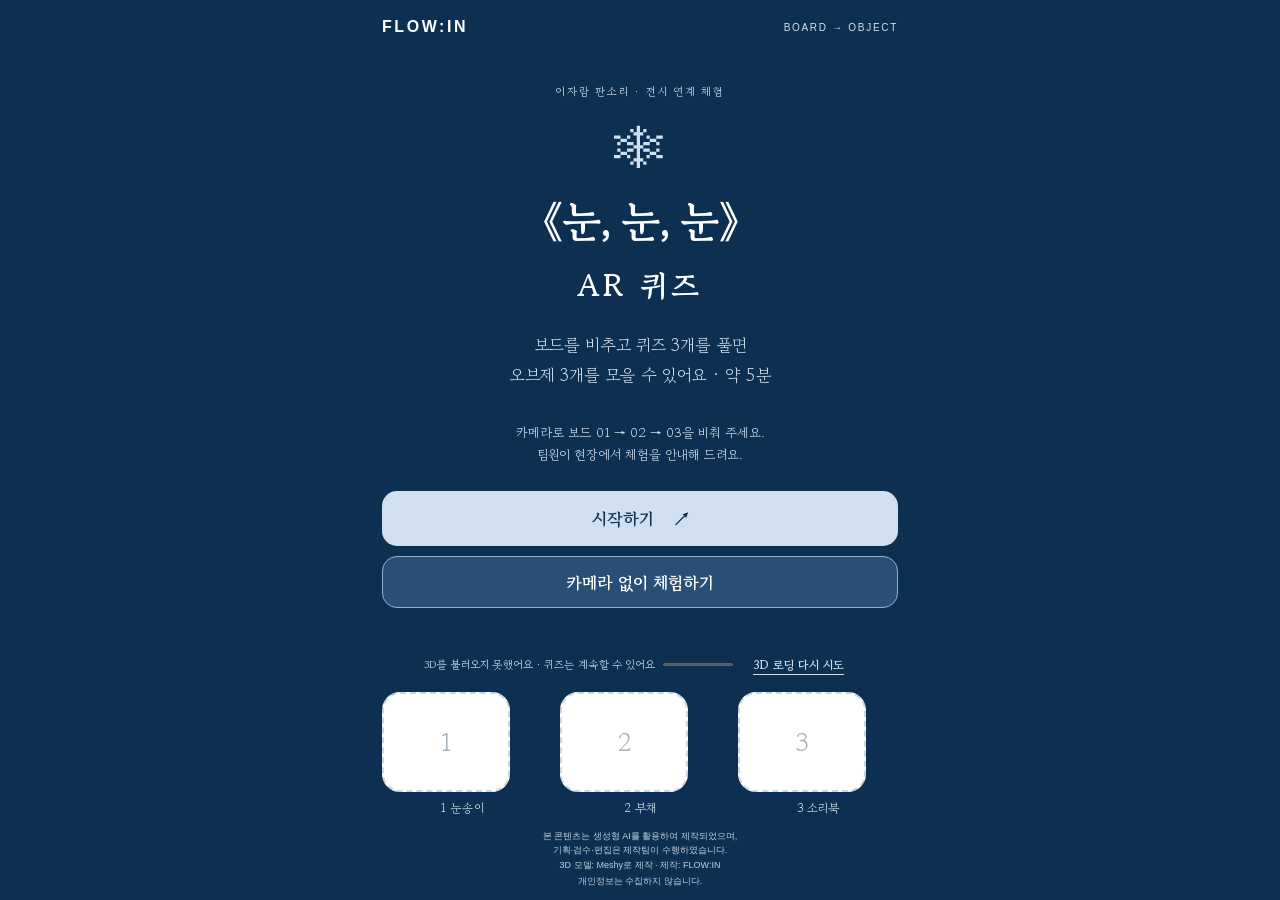
==== index.html @ 2b167268 "Add files via upload" ====
<!doctype html>
<html lang="ko">
<head>
  <meta charset="utf-8">
  <meta name="viewport" content="width=device-width,initial-scale=1,viewport-fit=cover">
  <meta name="theme-color" content="#0D3052">
  <meta name="description" content="보드 속 이야기를 발견하고 세 가지 AR 오브제를 모아 보세요. 팀 FLOW:IN">
  <title>《눈, 눈, 눈》 AR 퀴즈 · FLOW:IN</title>
  <link rel="preconnect" href="https://fonts.googleapis.com">
  <link rel="preconnect" href="https://fonts.gstatic.com" crossorigin>
  <link href="https://fonts.googleapis.com/css2?family=Gowun+Batang:wght@400;700&display=swap" rel="stylesheet">
  <link rel="stylesheet" href="./style.css">
  <script type="importmap">
  {"imports":{
    "three":"https://unpkg.com/three@0.160.0/build/three.module.js",
    "three/addons/":"https://unpkg.com/three@0.160.0/examples/jsm/",
    "mindar-image-three":"https://cdn.jsdelivr.net/npm/mind-ar@1.2.5/dist/mindar-image-three.prod.js"
  }}
  </script>
</head>
<body>
  <div id="ar-stage" aria-hidden="true"></div>
  <div id="viewer" aria-label="획득한 오브제의 3D 미리보기" hidden></div>
  <div class="snow" aria-hidden="true"><i>·</i><i>·</i><i>·</i><i>·</i><i>·</i><i>·</i><i>·</i><i>·</i></div>
  <main id="app">
    <header><span class="brand">FLOW:IN</span><span id="mode-tag">BOARD → OBJECT</span></header>
    <section id="start" class="screen intro" aria-labelledby="title">
      <p class="eyebrow">이자람 판소리 · 전시 연계 체험</p>
      <div class="title-mark" aria-hidden="true">❄</div>
      <h1 id="title">《눈, 눈, 눈》<br><span>AR 퀴즈</span></h1>
      <p class="lead">보드를 비추고 퀴즈 3개를 풀면<br>오브제 3개를 모을 수 있어요 · 약 5분</p>
      <div id="inapp" class="notice" hidden>Safari 또는 Chrome에서 열어 주세요.<br>브라우저 메뉴에서 ‘외부 브라우저로 열기’를 선택하거나 주소를 복사해 붙여 넣어 주세요.<button id="copy-url" class="text-button">현재 주소 복사</button></div>
      <p class="small">카메라로 보드 01 → 02 → 03을 비춰 주세요.<br>팀원이 현장에서 체험을 안내해 드려요.</p>
      <div class="start-actions"><button id="start-button" class="primary">시작하기 <span aria-hidden="true">↗</span></button><button id="start-flat" class="secondary">카메라 없이 체험하기</button></div>
    </section>
    <section id="experience" class="screen experience" hidden aria-label="퀴즈 체험">
      <div class="step-heading"><p class="eyebrow" id="step-count">OBJECT 01 / 03</p><h2 id="instruction">01 보드를 비춰 주세요</h2></div>
      <p id="status" class="status" role="status" aria-live="polite"></p>
      <div id="scan-frame" class="scan-frame" aria-hidden="true"><span>보드 전체를 화면 안에</span></div>
      <div class="experience-bottom">
        <article id="quiz" class="quiz" hidden aria-labelledby="question"><p class="eyebrow" id="quiz-number"></p><h3 id="question" tabindex="-1"></h3><div id="answers"></div><p id="feedback" class="feedback" role="status" aria-live="polite"></p></article>
        <p id="reward-text" class="reward-text" role="status" aria-live="polite" hidden></p>
        <button id="flat-button" class="secondary" hidden>카메라 없이 계속하기</button>
      </div>
    </section>
    <section id="complete" class="screen complete" hidden aria-labelledby="complete-title">
      <p class="eyebrow">COLLECTION COMPLETE</p><div class="title-mark" aria-hidden="true">✦</div>
      <h2 id="complete-title" tabindex="-1">모든 오브제를<br>모았어요!</h2><p class="lead">눈 속에서 만난 이야기,<br>이제 공연으로 이어 보세요.</p>
      <p class="staff-note">이 화면을 팀원에게 보여 주세요</p>
      <a class="primary" href="https://www.ggac.or.kr/ggac/M0000155/show/view.do?idx=SM000207" target="_blank" rel="noopener noreferrer">공연 예매하기 ↗</a>
      <p class="small" id="share-text"></p><button class="text-button" id="copy-share">공유 문구 복사</button><p class="small">다음은 팀원의 안내에 따라 VR을 체험해 주세요.</p>
    </section>
    <div class="collection-area">
      <div id="asset-loading" class="asset-loading" role="status"><span id="load-label">3D 오브제 준비 중…</span><progress id="load-progress" max="100" value="0" aria-label="3D 모델 다운로드 진행률"></progress><button id="retry-models" class="text-button" hidden>3D 로딩 다시 시도</button></div>
      <ol id="collection" class="collection" aria-label="모은 오브제">
        <li><div class="slot" id="slot-0"><span class="slot-number">1</span><img src="./assets/thumbs/snowflake.png" alt="눈송이" hidden></div><span class="slot-label">1 눈송이</span></li>
        <li><div class="slot" id="slot-1"><span class="slot-number">2</span><img src="./assets/thumbs/fan.png" alt="부채" hidden></div><span class="slot-label">2 부채</span></li>
        <li><div class="slot" id="slot-2"><span class="slot-number">3</span><img src="./assets/thumbs/buk.png" alt="소리북" hidden></div><span class="slot-label">3 소리북</span></li>
      </ol>
      <footer><p>본 콘텐츠는 생성형 AI를 활용하여 제작되었으며,<br>기획·검수·편집은 제작팀이 수행하였습니다.</p><p>3D 모델: Meshy로 제작 · 제작: FLOW:IN</p><p>개인정보는 수집하지 않습니다.</p></footer>
    </div>
  </main>
  <div id="toast" role="status" aria-live="polite" hidden></div>
  <noscript>이 체험은 JavaScript가 필요합니다. Safari 또는 Chrome에서 JavaScript를 허용해 주세요.</noscript>
  <script type="module" src="./main.js"></script>
</body>
</html>
---- style.css ----
:root{color-scheme:dark;--bg:#0D3052;--mid:#4E73A3;--accent:#D1E0F0;--text:#fff;--line:rgba(209,224,240,.24);font-family:'Gowun Batang',serif;font-synthesis:none}*{box-sizing:border-box}body{margin:0;background:var(--bg);color:var(--text)}[hidden]{display:none!important}button,a{-webkit-tap-highlight-color:transparent}button,a.primary{font:700 17px 'Gowun Batang',serif;min-height:52px;border-radius:15px;touch-action:manipulation}button{cursor:pointer;color:inherit}button:disabled{cursor:wait;opacity:.62}button:focus-visible,a:focus-visible{outline:3px solid white;outline-offset:4px}button.primary,a.primary{display:flex;align-items:center;justify-content:center;gap:20px;width:100%;background:var(--accent);border:0;color:var(--bg);text-decoration:none;padding:15px}.secondary{width:100%;background:#294f77;border:1px solid #92afcf;padding:12px}.text-button{border:0;background:none;text-decoration:underline;text-underline-offset:4px;padding:8px 12px;font-size:14px}.small{font-size:13px;line-height:1.7;color:var(--accent)}#app{position:relative;z-index:2;min-height:100svh;min-height:100dvh;max-width:560px;margin:auto;padding: max(18px,env(safe-area-inset-top)) 22px max(10px,env(safe-area-inset-bottom));display:flex;flex-direction:column;pointer-events:none}#app button,#app a,#app .screen,#app .collection-area{pointer-events:auto}header{display:flex;justify-content:space-between;align-items:center;padding-bottom:20px}.brand{font:700 16px Arial,sans-serif;letter-spacing:.16em}#mode-tag{font:10px Arial,sans-serif;letter-spacing:.17em;color:var(--accent)}.screen{flex:1}.intro,.complete{text-align:center;display:flex;flex-direction:column;align-items:center;justify-content:center;padding:12px 0 18px}.eyebrow{font-size:11px;letter-spacing:.16em;color:var(--accent);margin:0 0 14px}.title-mark{font-size:52px;color:var(--accent);line-height:1.25;margin:0 0 12px}h1{font-size:clamp(30px,7.5vw,42px);line-height:1.45;margin:0;letter-spacing:-.05em}h1 span{font-size:.74em;letter-spacing:.12em}h2{font-size:29px;line-height:1.45;margin:0}p{word-break:keep-all}.lead{font-size:17px;line-height:1.8;color:var(--accent);margin:18px 0}.start-actions{width:100%;display:grid;gap:10px;margin-top:12px}.notice{width:100%;border:1px solid var(--accent);background:#294f77;padding:14px;font-size:14px;line-height:1.6;margin:10px 0}.notice button{display:block;margin:auto}.collection-area{margin-top:12px}.collection{list-style:none;display:grid;grid-template-columns:repeat(3,minmax(0,1fr));gap:13px;margin:10px 0 0;padding:0;text-align:center}.slot{background:#fff;aspect-ratio:1.28;border:2px dashed #cdd5de;border-radius:18px;display:flex;align-items:center;justify-content:center;overflow:hidden;position:relative}.slot-number{color:#a6b0ba;font-size:25px}.slot img{width:100%;height:100%;object-fit:contain;background:#fff}.slot.filled{border:2px solid #fff}.slot.filled .slot-number{display:none}.slot-label{display:block;font-size:12px;margin-top:7px;color:var(--accent)}footer{font-family:Arial,sans-serif;font-size:9px;line-height:1.5;text-align:center;color:#c2d1e2;padding-top:12px}footer p{margin:2px 0}.asset-loading{font-size:11px;color:var(--accent);display:flex;align-items:center;justify-content:center;gap:8px;flex-wrap:wrap}.asset-loading .text-button{min-height:36px;font-size:12px}progress{width:70px;height:5px;accent-color:var(--accent)}.experience{display:flex;flex-direction:column;min-height:330px}.step-heading{padding:8px 0 4px}.step-heading h2{font-size:25px}.status{min-height:24px;line-height:1.6;font-size:14px;margin:8px 0;text-shadow:0 1px 4px #000}.scan-frame{border:1px solid #d1e0f077;border-radius:20px;min-height:100px;flex:1;margin:10px 20px;display:flex;align-items:center;justify-content:center}.scan-frame span{font-size:12px;background:#0d3052b0;padding:8px 12px;border-radius:24px}.experience-bottom{margin-top:auto;display:grid;gap:10px}.quiz{background:#0d3052f2;border:1px solid #6f8caf;border-radius:22px;padding:20px;box-shadow:0 14px 40px #0003}.quiz h3{font-size:21px;line-height:1.55;margin:0 0 17px}#answers{display:grid;gap:9px}#answers button{background:#244b72;border:1px solid #6687ac;text-align:left;padding:13px 16px;font-size:18px;width:100%}#answers button.correct{background:var(--accent);color:var(--bg)}.feedback{font-size:14px;line-height:1.55;min-height:22px;margin:12px 0 0;color:var(--accent)}.reward-text{text-align:center;background:#0d3052ed;padding:16px;border-radius:16px;font-size:17px;line-height:1.6}.staff-note{background:#4e73a355;border:1px solid var(--line);border-radius:12px;padding:15px;width:100%;font-size:17px}.complete>.primary{margin:8px 0}#ar-stage{position:fixed;inset:0;overflow:hidden;z-index:0}body.ar #app{background:linear-gradient(#0d3052d9,transparent 50%,#0d3052 88%)}#ar-stage canvas,#ar-stage video{position:absolute}#viewer{position:fixed;left:0;right:0;top:20dvh;height:35dvh;z-index:1;pointer-events:none}#viewer canvas{width:100%;height:100%}body.revealing .scan-frame{visibility:hidden}body.flat .scan-frame{display:none}body.flat.revealing .experience{min-height:330px}.flying-thumb{position:fixed;z-index:20;width:90px;height:90px;object-fit:contain;border-radius:18px;background:#fff;pointer-events:none;box-shadow:0 6px 30px #0003}#toast{position:fixed;z-index:30;bottom:30%;left:50%;transform:translateX(-50%);background:#fff;color:var(--bg);padding:14px 22px;border-radius:14px;width:max-content;max-width:88%;text-align:center;box-shadow:0 5px 25px #0005}.snow{position:fixed;inset:0;overflow:hidden;pointer-events:none;z-index:1}.snow i{position:absolute;top:-30px;font:32px serif;opacity:.3;animation:snowfall 17s linear infinite;left:8%}.snow i:nth-child(2){left:24%;animation-delay:-9s}.snow i:nth-child(3){left:39%;animation-delay:-3s}.snow i:nth-child(4){left:51%;animation-delay:-14s}.snow i:nth-child(5){left:64%;animation-delay:-6s}.snow i:nth-child(6){left:77%;animation-delay:-11s}.snow i:nth-child(7){left:91%;animation-delay:-1s}.snow i:nth-child(8){left:16%;animation-delay:-16s}.shake{animation:shake .32s}.pop{animation:pop .4s}@keyframes snowfall{to{transform:translate(20px,110dvh)}}@keyframes shake{25%,75%{transform:translateX(-5px)}50%{transform:translateX(5px)}}@keyframes pop{50%{transform:scale(1.12)}}@media(prefers-reduced-motion:reduce){.snow{display:none}*,*::before,*::after{animation-duration:.01ms!important;scroll-behavior:auto!important}}@media(max-height:740px){#app{padding-top:12px}header{padding-bottom:10px}.intro,.complete{padding-top:2px}.title-mark{font-size:35px;margin-bottom:6px}h1{font-size:29px}.lead{font-size:15px;margin:12px 0}.intro .small{margin:6px 0}.slot{aspect-ratio:1.7}.experience{min-height:260px}.quiz{padding:14px}.quiz h3{font-size:19px;margin-bottom:10px}footer{font-size:8px;padding-top:8px}}@media(min-width:700px){.intro{padding-top:30px}.slot{max-height:100px}.collection{gap:18px}}@media(orientation:landscape) and (max-height:550px){#app{max-width:600px}.experience{min-height:300px}#viewer{top:70px;height:200px}.collection .slot{height:60px;aspect-ratio:auto}.intro .title-mark,.complete .title-mark{display:none}}
/* Keep the collection and disclosure visible while the content scrolls. */
#app{height:100vh;height:100dvh;min-height:0}header,.collection-area{flex-shrink:0}.screen{min-height:0;overflow-y:auto;overscroll-behavior:contain}.intro,.complete{justify-content: flex-start}.intro{padding-top:clamp(6px,3vh,30px)}.experience{min-height:0}.experience-bottom{flex-shrink:0}.scan-frame{flex-shrink:0}.complete{padding-top:8px}body.revealing .experience-bottom{margin-top:auto}
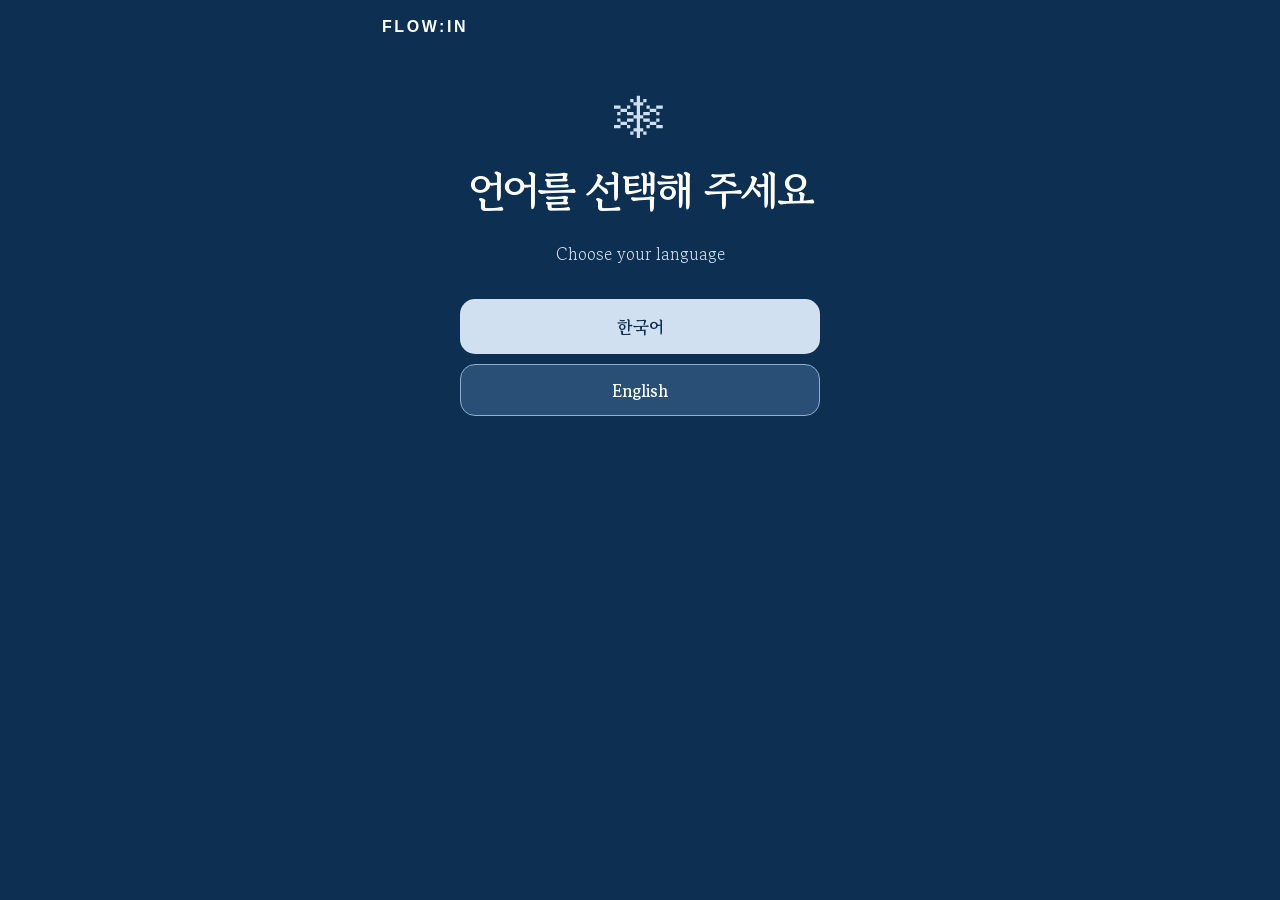
==== commit d2b93e7a: "Add files via upload" ====
--- a/index.html
+++ b/index.html
@@ -4,64 +4,68 @@
   <meta charset="utf-8">
   <meta name="viewport" content="width=device-width,initial-scale=1,viewport-fit=cover">
   <meta name="theme-color" content="#0D3052">
-  <meta name="description" content="보드 속 이야기를 발견하고 세 가지 AR 오브제를 모아 보세요. 팀 FLOW:IN">
-  <title>《눈, 눈, 눈》 AR 퀴즈 · FLOW:IN</title>
+  <meta name="description" content="퀴즈를 풀고 세 가지 오브제를 모아 보세요. 팀 FLOW:IN">
+  <title>《눈, 눈, 눈》 퀴즈 · FLOW:IN</title>
   <link rel="preconnect" href="https://fonts.googleapis.com">
   <link rel="preconnect" href="https://fonts.gstatic.com" crossorigin>
   <link href="https://fonts.googleapis.com/css2?family=Gowun+Batang:wght@400;700&display=swap" rel="stylesheet">
-  <link rel="stylesheet" href="./style.css">
+  <link rel="stylesheet" href="./style.css?v=3">
   <script type="importmap">
   {"imports":{
     "three":"https://unpkg.com/three@0.160.0/build/three.module.js",
-    "three/addons/":"https://unpkg.com/three@0.160.0/examples/jsm/",
-    "mindar-image-three":"https://cdn.jsdelivr.net/npm/mind-ar@1.2.5/dist/mindar-image-three.prod.js"
+    "three/addons/":"https://unpkg.com/three@0.160.0/examples/jsm/"
   }}
   </script>
 </head>
 <body>
-  <div id="ar-stage" aria-hidden="true"></div>
   <div id="viewer" aria-label="획득한 오브제의 3D 미리보기" hidden></div>
   <div class="snow" aria-hidden="true"><i>·</i><i>·</i><i>·</i><i>·</i><i>·</i><i>·</i><i>·</i><i>·</i></div>
   <main id="app">
-    <header><span class="brand">FLOW:IN</span><span id="mode-tag">BOARD → OBJECT</span></header>
-    <section id="start" class="screen intro" aria-labelledby="title">
-      <p class="eyebrow">이자람 판소리 · 전시 연계 체험</p>
+    <header><span class="brand">FLOW:IN</span><nav id="language-switch" class="language-switch" hidden aria-label="Language / 언어"><button type="button" data-lang="ko" lang="ko" aria-pressed="true">한국어</button><button type="button" data-lang="en" lang="en" aria-pressed="false">English</button></nav></header>
+    <section id="language-choice" class="screen intro" aria-labelledby="language-title">
       <div class="title-mark" aria-hidden="true">❄</div>
-      <h1 id="title">《눈, 눈, 눈》<br><span>AR 퀴즈</span></h1>
-      <p class="lead">보드를 비추고 퀴즈 3개를 풀면<br>오브제 3개를 모을 수 있어요 · 약 5분</p>
-      <div id="inapp" class="notice" hidden>Safari 또는 Chrome에서 열어 주세요.<br>브라우저 메뉴에서 ‘외부 브라우저로 열기’를 선택하거나 주소를 복사해 붙여 넣어 주세요.<button id="copy-url" class="text-button">현재 주소 복사</button></div>
-      <p class="small">카메라로 보드 01 → 02 → 03을 비춰 주세요.<br>팀원이 현장에서 체험을 안내해 드려요.</p>
-      <div class="start-actions"><button id="start-button" class="primary">시작하기 <span aria-hidden="true">↗</span></button><button id="start-flat" class="secondary">카메라 없이 체험하기</button></div>
+      <h1 id="language-title" lang="ko">언어를 선택해 주세요</h1>
+      <p class="lead" lang="en">Choose your language</p>
+      <div class="start-actions">
+        <button type="button" class="primary" data-choose-language="ko" lang="ko">한국어</button>
+        <button type="button" class="secondary" data-choose-language="en" lang="en">English</button>
+      </div>
+    </section>
+    <section id="start" class="screen intro" aria-labelledby="title" hidden>
+      <p class="eyebrow" data-text="eyebrow">이자람 판소리 · 전시 연계 체험</p>
+      <div class="title-mark" aria-hidden="true">❄</div>
+      <h1 id="title" tabindex="-1" data-text="title">《눈, 눈, 눈》 퀴즈</h1>
+      <p class="lead" data-text="intro">전시 보드를 읽고 퀴즈 3개를 풀면 오브제 3개를 모을 수 있어요 · 약 5분</p>
+      <p class="small" data-text="introStaff">팀원이 현장에서 체험을 안내해 드려요.</p>
+      <div class="start-actions"><button id="start-button" class="primary" data-text="start">시작하기</button></div>
     </section>
     <section id="experience" class="screen experience" hidden aria-label="퀴즈 체험">
-      <div class="step-heading"><p class="eyebrow" id="step-count">OBJECT 01 / 03</p><h2 id="instruction">01 보드를 비춰 주세요</h2></div>
-      <p id="status" class="status" role="status" aria-live="polite"></p>
-      <div id="scan-frame" class="scan-frame" aria-hidden="true"><span>보드 전체를 화면 안에</span></div>
+      <div class="step-heading"><p class="eyebrow" id="step-count">OBJECT 01 / 03</p><h2 id="instruction">정답을 골라 주세요</h2></div>
+      <p id="status" class="status" role="status" aria-live="polite" data-text="quizHelp"></p>
       <div class="experience-bottom">
         <article id="quiz" class="quiz" hidden aria-labelledby="question"><p class="eyebrow" id="quiz-number"></p><h3 id="question" tabindex="-1"></h3><div id="answers"></div><p id="feedback" class="feedback" role="status" aria-live="polite"></p></article>
         <p id="reward-text" class="reward-text" role="status" aria-live="polite" hidden></p>
-        <button id="flat-button" class="secondary" hidden>카메라 없이 계속하기</button>
       </div>
     </section>
     <section id="complete" class="screen complete" hidden aria-labelledby="complete-title">
-      <p class="eyebrow">COLLECTION COMPLETE</p><div class="title-mark" aria-hidden="true">✦</div>
-      <h2 id="complete-title" tabindex="-1">모든 오브제를<br>모았어요!</h2><p class="lead">눈 속에서 만난 이야기,<br>이제 공연으로 이어 보세요.</p>
-      <p class="staff-note">이 화면을 팀원에게 보여 주세요</p>
-      <a class="primary" href="https://www.ggac.or.kr/ggac/M0000155/show/view.do?idx=SM000207" target="_blank" rel="noopener noreferrer">공연 예매하기 ↗</a>
-      <p class="small" id="share-text"></p><button class="text-button" id="copy-share">공유 문구 복사</button><p class="small">다음은 팀원의 안내에 따라 VR을 체험해 주세요.</p>
+      <p class="eyebrow" data-text="completeLabel">수집 완료</p><div class="title-mark" aria-hidden="true">✦</div>
+      <h2 id="complete-title" data-text="complete" tabindex="-1">모든 오브제를<br>모았어요!</h2><p class="lead" data-text="completeLead">눈 속에서 만난 이야기,<br>이제 공연으로 이어 보세요.</p>
+      <p class="staff-note" data-text="staff">이 화면을 팀원에게 보여 주세요</p>
+      <a class="primary" data-text="booking" href="https://www.ggac.or.kr/ggac/M0000155/show/view.do?idx=SM000207" target="_blank" rel="noopener noreferrer">공연 예매하기 ↗</a>
+      <p class="small" id="share-text"></p><button class="text-button" id="copy-share" data-text="copy">공유 문구 복사</button><p class="small" data-text="vr">다음은 팀원의 안내에 따라 VR을 체험해 주세요.</p>
     </section>
-    <div class="collection-area">
-      <div id="asset-loading" class="asset-loading" role="status"><span id="load-label">3D 오브제 준비 중…</span><progress id="load-progress" max="100" value="0" aria-label="3D 모델 다운로드 진행률"></progress><button id="retry-models" class="text-button" hidden>3D 로딩 다시 시도</button></div>
+    <div id="collection-area" class="collection-area" hidden>
+      <div id="asset-loading" class="asset-loading" role="status"><span id="load-label">3D 오브제 준비 중…</span><progress id="load-progress" max="100" value="0" aria-label="3D 모델 다운로드 진행률"></progress><button id="retry-models" data-text="retry" class="text-button" hidden>3D 로딩 다시 시도</button></div>
       <ol id="collection" class="collection" aria-label="모은 오브제">
-        <li><div class="slot" id="slot-0"><span class="slot-number">1</span><img src="./assets/thumbs/snowflake.png" alt="눈송이" hidden></div><span class="slot-label">1 눈송이</span></li>
-        <li><div class="slot" id="slot-1"><span class="slot-number">2</span><img src="./assets/thumbs/fan.png" alt="부채" hidden></div><span class="slot-label">2 부채</span></li>
-        <li><div class="slot" id="slot-2"><span class="slot-number">3</span><img src="./assets/thumbs/buk.png" alt="소리북" hidden></div><span class="slot-label">3 소리북</span></li>
+        <li><div class="slot" id="slot-0"><span class="slot-number">1</span><img src="./snowflake.png" alt="눈송이" hidden></div><span class="slot-label">1 눈송이</span></li>
+        <li><div class="slot" id="slot-1"><span class="slot-number">2</span><img src="./fan.png" alt="부채" hidden></div><span class="slot-label">2 부채</span></li>
+        <li><div class="slot" id="slot-2"><span class="slot-number">3</span><img src="./buk.png" alt="소리북" hidden></div><span class="slot-label">3 소리북</span></li>
       </ol>
-      <footer><p>본 콘텐츠는 생성형 AI를 활용하여 제작되었으며,<br>기획·검수·편집은 제작팀이 수행하였습니다.</p><p>3D 모델: Meshy로 제작 · 제작: FLOW:IN</p><p>개인정보는 수집하지 않습니다.</p></footer>
+      <footer><p data-text="ai">본 콘텐츠는 생성형 AI를 활용하여 제작되었으며,<br>기획·검수·편집은 제작팀이 수행하였습니다.</p><p data-text="credit">3D 모델: Meshy로 제작 · 제작: FLOW:IN</p><p data-text="privacy">개인정보는 수집하지 않습니다.</p></footer>
     </div>
   </main>
   <div id="toast" role="status" aria-live="polite" hidden></div>
-  <noscript>이 체험은 JavaScript가 필요합니다. Safari 또는 Chrome에서 JavaScript를 허용해 주세요.</noscript>
-  <script type="module" src="./main.js"></script>
+  <noscript>이 체험은 JavaScript가 필요합니다. / Enable JavaScript to play the quiz.</noscript>
+  <script type="module" src="./main.js?v=3"></script>
 </body>
 </html>
--- a/style.css
+++ b/style.css
@@ -1,3 +1,29 @@
-:root{color-scheme:dark;--bg:#0D3052;--mid:#4E73A3;--accent:#D1E0F0;--text:#fff;--line:rgba(209,224,240,.24);font-family:'Gowun Batang',serif;font-synthesis:none}*{box-sizing:border-box}body{margin:0;background:var(--bg);color:var(--text)}[hidden]{display:none!important}button,a{-webkit-tap-highlight-color:transparent}button,a.primary{font:700 17px 'Gowun Batang',serif;min-height:52px;border-radius:15px;touch-action:manipulation}button{cursor:pointer;color:inherit}button:disabled{cursor:wait;opacity:.62}button:focus-visible,a:focus-visible{outline:3px solid white;outline-offset:4px}button.primary,a.primary{display:flex;align-items:center;justify-content:center;gap:20px;width:100%;background:var(--accent);border:0;color:var(--bg);text-decoration:none;padding:15px}.secondary{width:100%;background:#294f77;border:1px solid #92afcf;padding:12px}.text-button{border:0;background:none;text-decoration:underline;text-underline-offset:4px;padding:8px 12px;font-size:14px}.small{font-size:13px;line-height:1.7;color:var(--accent)}#app{position:relative;z-index:2;min-height:100svh;min-height:100dvh;max-width:560px;margin:auto;padding: max(18px,env(safe-area-inset-top)) 22px max(10px,env(safe-area-inset-bottom));display:flex;flex-direction:column;pointer-events:none}#app button,#app a,#app .screen,#app .collection-area{pointer-events:auto}header{display:flex;justify-content:space-between;align-items:center;padding-bottom:20px}.brand{font:700 16px Arial,sans-serif;letter-spacing:.16em}#mode-tag{font:10px Arial,sans-serif;letter-spacing:.17em;color:var(--accent)}.screen{flex:1}.intro,.complete{text-align:center;display:flex;flex-direction:column;align-items:center;justify-content:center;padding:12px 0 18px}.eyebrow{font-size:11px;letter-spacing:.16em;color:var(--accent);margin:0 0 14px}.title-mark{font-size:52px;color:var(--accent);line-height:1.25;margin:0 0 12px}h1{font-size:clamp(30px,7.5vw,42px);line-height:1.45;margin:0;letter-spacing:-.05em}h1 span{font-size:.74em;letter-spacing:.12em}h2{font-size:29px;line-height:1.45;margin:0}p{word-break:keep-all}.lead{font-size:17px;line-height:1.8;color:var(--accent);margin:18px 0}.start-actions{width:100%;display:grid;gap:10px;margin-top:12px}.notice{width:100%;border:1px solid var(--accent);background:#294f77;padding:14px;font-size:14px;line-height:1.6;margin:10px 0}.notice button{display:block;margin:auto}.collection-area{margin-top:12px}.collection{list-style:none;display:grid;grid-template-columns:repeat(3,minmax(0,1fr));gap:13px;margin:10px 0 0;padding:0;text-align:center}.slot{background:#fff;aspect-ratio:1.28;border:2px dashed #cdd5de;border-radius:18px;display:flex;align-items:center;justify-content:center;overflow:hidden;position:relative}.slot-number{color:#a6b0ba;font-size:25px}.slot img{width:100%;height:100%;object-fit:contain;background:#fff}.slot.filled{border:2px solid #fff}.slot.filled .slot-number{display:none}.slot-label{display:block;font-size:12px;margin-top:7px;color:var(--accent)}footer{font-family:Arial,sans-serif;font-size:9px;line-height:1.5;text-align:center;color:#c2d1e2;padding-top:12px}footer p{margin:2px 0}.asset-loading{font-size:11px;color:var(--accent);display:flex;align-items:center;justify-content:center;gap:8px;flex-wrap:wrap}.asset-loading .text-button{min-height:36px;font-size:12px}progress{width:70px;height:5px;accent-color:var(--accent)}.experience{display:flex;flex-direction:column;min-height:330px}.step-heading{padding:8px 0 4px}.step-heading h2{font-size:25px}.status{min-height:24px;line-height:1.6;font-size:14px;margin:8px 0;text-shadow:0 1px 4px #000}.scan-frame{border:1px solid #d1e0f077;border-radius:20px;min-height:100px;flex:1;margin:10px 20px;display:flex;align-items:center;justify-content:center}.scan-frame span{font-size:12px;background:#0d3052b0;padding:8px 12px;border-radius:24px}.experience-bottom{margin-top:auto;display:grid;gap:10px}.quiz{background:#0d3052f2;border:1px solid #6f8caf;border-radius:22px;padding:20px;box-shadow:0 14px 40px #0003}.quiz h3{font-size:21px;line-height:1.55;margin:0 0 17px}#answers{display:grid;gap:9px}#answers button{background:#244b72;border:1px solid #6687ac;text-align:left;padding:13px 16px;font-size:18px;width:100%}#answers button.correct{background:var(--accent);color:var(--bg)}.feedback{font-size:14px;line-height:1.55;min-height:22px;margin:12px 0 0;color:var(--accent)}.reward-text{text-align:center;background:#0d3052ed;padding:16px;border-radius:16px;font-size:17px;line-height:1.6}.staff-note{background:#4e73a355;border:1px solid var(--line);border-radius:12px;padding:15px;width:100%;font-size:17px}.complete>.primary{margin:8px 0}#ar-stage{position:fixed;inset:0;overflow:hidden;z-index:0}body.ar #app{background:linear-gradient(#0d3052d9,transparent 50%,#0d3052 88%)}#ar-stage canvas,#ar-stage video{position:absolute}#viewer{position:fixed;left:0;right:0;top:20dvh;height:35dvh;z-index:1;pointer-events:none}#viewer canvas{width:100%;height:100%}body.revealing .scan-frame{visibility:hidden}body.flat .scan-frame{display:none}body.flat.revealing .experience{min-height:330px}.flying-thumb{position:fixed;z-index:20;width:90px;height:90px;object-fit:contain;border-radius:18px;background:#fff;pointer-events:none;box-shadow:0 6px 30px #0003}#toast{position:fixed;z-index:30;bottom:30%;left:50%;transform:translateX(-50%);background:#fff;color:var(--bg);padding:14px 22px;border-radius:14px;width:max-content;max-width:88%;text-align:center;box-shadow:0 5px 25px #0005}.snow{position:fixed;inset:0;overflow:hidden;pointer-events:none;z-index:1}.snow i{position:absolute;top:-30px;font:32px serif;opacity:.3;animation:snowfall 17s linear infinite;left:8%}.snow i:nth-child(2){left:24%;animation-delay:-9s}.snow i:nth-child(3){left:39%;animation-delay:-3s}.snow i:nth-child(4){left:51%;animation-delay:-14s}.snow i:nth-child(5){left:64%;animation-delay:-6s}.snow i:nth-child(6){left:77%;animation-delay:-11s}.snow i:nth-child(7){left:91%;animation-delay:-1s}.snow i:nth-child(8){left:16%;animation-delay:-16s}.shake{animation:shake .32s}.pop{animation:pop .4s}@keyframes snowfall{to{transform:translate(20px,110dvh)}}@keyframes shake{25%,75%{transform:translateX(-5px)}50%{transform:translateX(5px)}}@keyframes pop{50%{transform:scale(1.12)}}@media(prefers-reduced-motion:reduce){.snow{display:none}*,*::before,*::after{animation-duration:.01ms!important;scroll-behavior:auto!important}}@media(max-height:740px){#app{padding-top:12px}header{padding-bottom:10px}.intro,.complete{padding-top:2px}.title-mark{font-size:35px;margin-bottom:6px}h1{font-size:29px}.lead{font-size:15px;margin:12px 0}.intro .small{margin:6px 0}.slot{aspect-ratio:1.7}.experience{min-height:260px}.quiz{padding:14px}.quiz h3{font-size:19px;margin-bottom:10px}footer{font-size:8px;padding-top:8px}}@media(min-width:700px){.intro{padding-top:30px}.slot{max-height:100px}.collection{gap:18px}}@media(orientation:landscape) and (max-height:550px){#app{max-width:600px}.experience{min-height:300px}#viewer{top:70px;height:200px}.collection .slot{height:60px;aspect-ratio:auto}.intro .title-mark,.complete .title-mark{display:none}}
+:root{color-scheme:dark;--bg:#0D3052;--mid:#4E73A3;--accent:#D1E0F0;--text:#fff;--line:rgba(209,224,240,.24);font-family:'Gowun Batang',serif;font-synthesis:none}*{box-sizing:border-box}body{margin:0;background:var(--bg);color:var(--text)}[hidden]{display:none!important}button,a{-webkit-tap-highlight-color:transparent}button,a.primary{font:700 17px 'Gowun Batang',serif;min-height:52px;border-radius:15px;touch-action:manipulation}button{cursor:pointer;color:inherit}button:disabled{cursor:wait;opacity:.62}button:focus-visible,a:focus-visible{outline:3px solid white;outline-offset:4px}button.primary,a.primary{display:flex;align-items:center;justify-content:center;gap:20px;width:100%;background:var(--accent);border:0;color:var(--bg);text-decoration:none;padding:15px}.secondary{width:100%;background:#294f77;border:1px solid #92afcf;padding:12px}.text-button{border:0;background:none;text-decoration:underline;text-underline-offset:4px;padding:8px 12px;font-size:14px}.small{font-size:13px;line-height:1.7;color:var(--accent)}#app{position:relative;z-index:2;min-height:100svh;min-height:100dvh;max-width:560px;margin:auto;padding: max(18px,env(safe-area-inset-top)) 22px max(10px,env(safe-area-inset-bottom));display:flex;flex-direction:column;pointer-events:none}#app button,#app a,#app .screen,#app .collection-area{pointer-events:auto}header{display:flex;justify-content:space-between;align-items:center;padding-bottom:20px}.brand{font:700 16px Arial,sans-serif;letter-spacing:.16em}.screen{flex:1}.intro,.complete{text-align:center;display:flex;flex-direction:column;align-items:center;justify-content:center;padding:12px 0 18px}.eyebrow{font-size:11px;letter-spacing:.16em;color:var(--accent);margin:0 0 14px}.title-mark{font-size:52px;color:var(--accent);line-height:1.25;margin:0 0 12px}h1{font-size:clamp(30px,7.5vw,42px);line-height:1.45;margin:0;letter-spacing:-.05em}h1 span{font-size:.74em;letter-spacing:.12em}h2{font-size:29px;line-height:1.45;margin:0}p{word-break:keep-all}.lead{font-size:17px;line-height:1.8;color:var(--accent);margin:18px 0}.start-actions{width:100%;display:grid;gap:10px;margin-top:12px}.collection-area{margin-top:12px}.collection{list-style:none;display:grid;grid-template-columns:repeat(3,minmax(0,1fr));gap:13px;margin:10px 0 0;padding:0;text-align:center}.slot{background:#fff;aspect-ratio:1.28;border:2px dashed #cdd5de;border-radius:18px;display:flex;align-items:center;justify-content:center;overflow:hidden;position:relative}.slot-number{color:#a6b0ba;font-size:25px}.slot img{width:100%;height:100%;object-fit:contain;background:#fff}.slot.filled{border:2px solid #fff}.slot.filled .slot-number{display:none}.slot-label{display:block;font-size:12px;margin-top:7px;color:var(--accent)}footer{font-family:Arial,sans-serif;font-size:9px;line-height:1.5;text-align:center;color:#c2d1e2;padding-top:12px}footer p{margin:2px 0}.asset-loading{font-size:11px;color:var(--accent);display:flex;align-items:center;justify-content:center;gap:8px;flex-wrap:wrap}.asset-loading .text-button{min-height:36px;font-size:12px}progress{width:70px;height:5px;accent-color:var(--accent)}.experience{display:flex;flex-direction:column;min-height:330px}.step-heading{padding:8px 0 4px}.step-heading h2{font-size:25px}.status{min-height:24px;line-height:1.6;font-size:14px;margin:8px 0;text-shadow:0 1px 4px #000}.experience-bottom{margin-top:auto;display:grid;gap:10px}.quiz{background:#0d3052f2;border:1px solid #6f8caf;border-radius:22px;padding:20px;box-shadow:0 14px 40px #0003}.quiz h3{font-size:21px;line-height:1.55;margin:0 0 17px}#answers{display:grid;gap:9px}#answers button{background:#244b72;border:1px solid #6687ac;text-align:left;padding:13px 16px;font-size:18px;width:100%}#answers button.correct{background:var(--accent);color:var(--bg)}.feedback{font-size:14px;line-height:1.55;min-height:22px;margin:12px 0 0;color:var(--accent)}.reward-text{text-align:center;background:#0d3052ed;padding:16px;border-radius:16px;font-size:17px;line-height:1.6}.staff-note{background:#4e73a355;border:1px solid var(--line);border-radius:12px;padding:15px;width:100%;font-size:17px}.complete>.primary{margin:8px 0}#viewer{position:fixed;left:0;right:0;top:20dvh;height:35dvh;z-index:1;pointer-events:none}#viewer canvas{width:100%;height:100%}.flying-thumb{position:fixed;z-index:20;width:90px;height:90px;object-fit:contain;border-radius:18px;background:#fff;pointer-events:none;box-shadow:0 6px 30px #0003}#toast{position:fixed;z-index:30;bottom:30%;left:50%;transform:translateX(-50%);background:#fff;color:var(--bg);padding:14px 22px;border-radius:14px;width:max-content;max-width:88%;text-align:center;box-shadow:0 5px 25px #0005}.snow{position:fixed;inset:0;overflow:hidden;pointer-events:none;z-index:1}.snow i{position:absolute;top:-30px;font:32px serif;opacity:.3;animation:snowfall 17s linear infinite;left:8%}.snow i:nth-child(2){left:24%;animation-delay:-9s}.snow i:nth-child(3){left:39%;animation-delay:-3s}.snow i:nth-child(4){left:51%;animation-delay:-14s}.snow i:nth-child(5){left:64%;animation-delay:-6s}.snow i:nth-child(6){left:77%;animation-delay:-11s}.snow i:nth-child(7){left:91%;animation-delay:-1s}.snow i:nth-child(8){left:16%;animation-delay:-16s}.shake{animation:shake .32s}.pop{animation:pop .4s}@keyframes snowfall{to{transform:translate(20px,110dvh)}}@keyframes shake{25%,75%{transform:translateX(-5px)}50%{transform:translateX(5px)}}@keyframes pop{50%{transform:scale(1.12)}}@media(prefers-reduced-motion:reduce){.snow{display:none}*,*::before,*::after{animation-duration:.01ms!important;scroll-behavior:auto!important}}@media(max-height:740px){#app{padding-top:12px}header{padding-bottom:10px}.intro,.complete{padding-top:2px}.title-mark{font-size:35px;margin-bottom:6px}h1{font-size:29px}.lead{font-size:15px;margin:12px 0}.intro .small{margin:6px 0}.slot{aspect-ratio:1.7}.experience{min-height:260px}.quiz{padding:14px}.quiz h3{font-size:19px;margin-bottom:10px}footer{font-size:8px;padding-top:8px}}@media(min-width:700px){.intro{padding-top:30px}.slot{max-height:100px}.collection{gap:18px}}@media(orientation:landscape) and (max-height:550px){#app{max-width:600px}.experience{min-height:300px}#viewer{top:70px;height:200px}.collection .slot{height:60px;aspect-ratio:auto}.intro .title-mark,.complete .title-mark{display:none}}
 /* Keep the collection and disclosure visible while the content scrolls. */
-#app{height:100vh;height:100dvh;min-height:0}header,.collection-area{flex-shrink:0}.screen{min-height:0;overflow-y:auto;overscroll-behavior:contain}.intro,.complete{justify-content: flex-start}.intro{padding-top:clamp(6px,3vh,30px)}.experience{min-height:0}.experience-bottom{flex-shrink:0}.scan-frame{flex-shrink:0}.complete{padding-top:8px}body.revealing .experience-bottom{margin-top:auto}
+#app{height:100vh;height:100dvh;min-height:0}header,.collection-area{flex-shrink:0}.screen{min-height:0;overflow-y:auto;overscroll-behavior:contain}.intro,.complete{justify-content: flex-start}.intro{padding-top:clamp(6px,3vh,30px)}.experience{min-height:0}.experience-bottom{flex-shrink:0}.complete{padding-top:8px}body.revealing .experience-bottom{margin-top:auto}
+
+.language-switch {
+  display: flex;
+  align-items: center;
+  gap: 4px;
+  padding: 3px;
+  border: 1px solid rgba(255, 255, 255, .3);
+  border-radius: 24px;
+}
+.language-switch button {
+  min-height: 44px;
+  padding: 0 12px;
+  border: 0;
+  border-radius: 22px;
+  background: transparent;
+  color: inherit;
+  font: inherit;
+  cursor: pointer;
+}
+.language-switch button[aria-pressed="true"] {
+  background: #eef5fc;
+  color: #0d3052;
+}
+html[lang="en"] #title { font-size: clamp(2rem, 8vw, 3.3rem); }
+
+#language-choice .start-actions { max-width: 360px; margin-inline: auto; }
